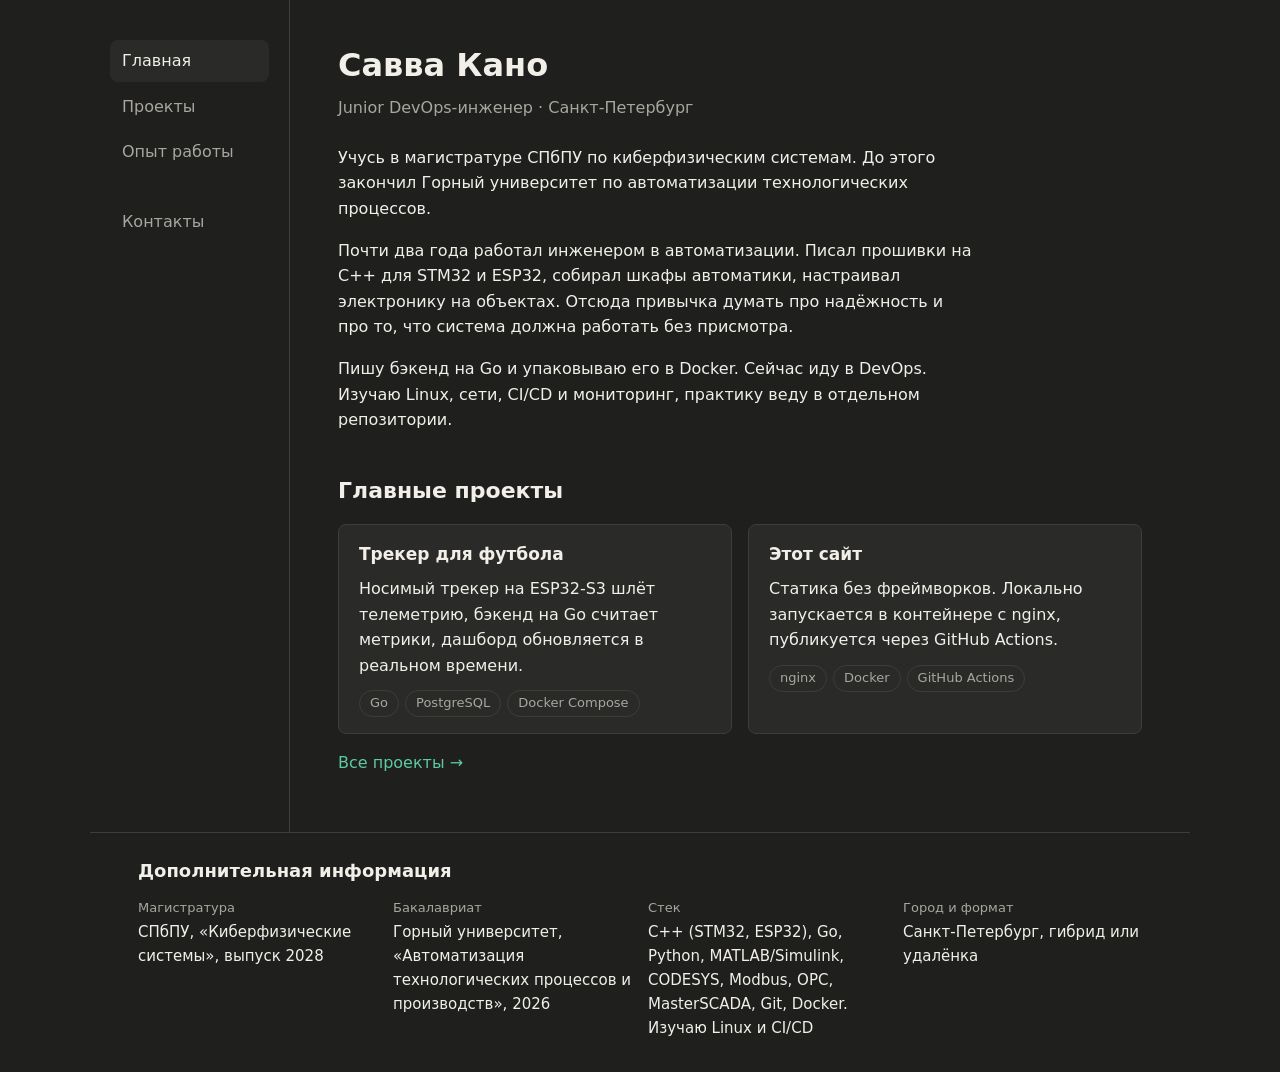
==== public/index.html @ ec4fe2e2 "initial commit" ====
<!doctype html>
<html lang="ru">
<head>
  <meta charset="utf-8">
  <meta name="viewport" content="width=device-width, initial-scale=1">
  <title>Главная · Савва Кано</title>
  <meta name="description" content="Савва Кано, junior DevOps-инженер из Санкт-Петербурга. Проекты, опыт и контакты.">
  <link rel="stylesheet" href="css/style.css">
</head>
<body>
  <div class="layout">
    <aside class="sidebar">
      <nav>
        <a href="index.html" aria-current="page">Главная</a>
        <a href="projects.html">Проекты</a>
        <a href="experience.html">Опыт работы</a>
        <a href="contacts.html" class="nav-gap">Контакты</a>
      </nav>
    </aside>

    <main>
      <h1>Савва Кано</h1>
      <p class="subtitle">Junior DevOps-инженер · Санкт-Петербург</p>
      <p class="lead">Учусь в магистратуре СПбПУ по киберфизическим системам. До этого закончил Горный университет по автоматизации технологических процессов.</p>
      <p class="lead">Почти два года работал инженером в автоматизации. Писал прошивки на C++ для STM32 и ESP32, собирал шкафы автоматики, настраивал электронику на объектах. Отсюда привычка думать про надёжность и про то, что система должна работать без присмотра.</p>
      <p class="lead">Пишу бэкенд на Go и упаковываю его в Docker. Сейчас иду в DevOps. Изучаю Linux, сети, CI/CD и мониторинг, практику веду в отдельном репозитории.</p>

      <h2>Главные проекты</h2>
      <div class="cards">
        <article class="card">
          <h3>Трекер для футбола</h3>
          <p>Носимый трекер на ESP32-S3 шлёт телеметрию, бэкенд на Go считает метрики, дашборд обновляется в реальном времени.</p>
          <ul class="tags"><li>Go</li><li>PostgreSQL</li><li>Docker Compose</li></ul>
        </article>
        <article class="card">
          <h3>Этот сайт</h3>
          <p>Статика без фреймворков. Локально запускается в контейнере с nginx, публикуется через GitHub Actions.</p>
          <ul class="tags"><li>nginx</li><li>Docker</li><li>GitHub Actions</li></ul>
        </article>
      </div>
      <p><a href="projects.html">Все проекты →</a></p>
    </main>

    <footer class="site-footer">
      <h2>Дополнительная информация</h2>
      <dl class="info">
        <div>
          <dt>Магистратура</dt>
          <dd>СПбПУ, «Киберфизические системы», выпуск 2028</dd>
        </div>
        <div>
          <dt>Бакалавриат</dt>
          <dd>Горный университет, «Автоматизация технологических процессов и производств», 2026</dd>
        </div>
        <div>
          <dt>Стек</dt>
          <dd>C++ (STM32, ESP32), Go, Python, MATLAB/Simulink, CODESYS, Modbus, OPC, MasterSCADA, Git, Docker. Изучаю Linux и CI/CD</dd>
        </div>
        <div>
          <dt>Город и формат</dt>
          <dd>Санкт-Петербург, гибрид или удалёнка</dd>
        </div>
      </dl>
    </footer>
  </div>
</body>
</html>
---- public/css/style.css ----
:root {
  --bg: #1f1f1e;
  --surface: #2a2a28;
  --border: #3d3d3a;
  --text: #f1efe8;
  --muted: #a8a69e;
  --accent: #5dcaa5;
  --radius: 8px;
  --sidebar: 200px;
}

* {
  box-sizing: border-box;
}

html {
  color-scheme: dark;
}

body {
  margin: 0;
  background: var(--bg);
  color: var(--text);
  font-family: "Inter", system-ui, -apple-system, "Segoe UI", sans-serif;
  font-size: 16px;
  line-height: 1.6;
}

a {
  color: var(--accent);
  text-decoration: none;
}

a:hover {
  text-decoration: underline;
}

.layout {
  display: grid;
  grid-template-columns: var(--sidebar) minmax(0, 1fr);
  grid-template-rows: 1fr auto;
  min-height: 100vh;
  max-width: 1100px;
  margin: 0 auto;
}

.sidebar {
  border-right: 1px solid var(--border);
  padding: 40px 20px;
}

.sidebar nav {
  position: sticky;
  top: 40px;
  display: flex;
  flex-direction: column;
  gap: 4px;
}

.sidebar a {
  color: var(--muted);
  padding: 8px 12px;
  border-radius: var(--radius);
}

.sidebar a:hover {
  color: var(--text);
  background: var(--surface);
  text-decoration: none;
}

.sidebar a[aria-current="page"] {
  color: var(--text);
  background: var(--surface);
}

.sidebar .nav-gap {
  margin-top: 24px;
}

main {
  padding: 40px 48px;
}

h1 {
  font-size: 32px;
  font-weight: 600;
  margin: 0;
}

h2 {
  font-size: 22px;
  font-weight: 600;
  margin: 40px 0 16px;
}

h3 {
  font-size: 17px;
  font-weight: 600;
  margin: 0;
}

.subtitle {
  color: var(--muted);
  margin: 4px 0 24px;
}

.lead {
  max-width: 640px;
}

.muted {
  color: var(--muted);
}

.cards {
  display: grid;
  grid-template-columns: repeat(auto-fill, minmax(260px, 1fr));
  gap: 16px;
}

.card {
  background: var(--surface);
  border: 1px solid var(--border);
  border-radius: var(--radius);
  padding: 16px 20px;
}

.card p {
  margin: 8px 0;
}

.tags {
  display: flex;
  flex-wrap: wrap;
  gap: 6px;
  margin: 12px 0 0;
  padding: 0;
  list-style: none;
}

.tags li {
  font-size: 13px;
  color: var(--muted);
  border: 1px solid var(--border);
  border-radius: 999px;
  padding: 2px 10px;
}

.timeline {
  list-style: none;
  margin: 0;
  padding: 0;
  border-left: 2px solid var(--border);
}

.timeline li {
  position: relative;
  padding: 0 0 28px 24px;
}

.timeline li::before {
  content: "";
  position: absolute;
  left: -7px;
  top: 6px;
  width: 12px;
  height: 12px;
  border-radius: 50%;
  background: var(--bg);
  border: 2px solid var(--accent);
}

.timeline .period {
  font-size: 14px;
  color: var(--muted);
}

.timeline p {
  margin: 4px 0;
}

.contacts {
  list-style: none;
  padding: 0;
  margin: 0;
  display: grid;
  gap: 12px;
  max-width: 480px;
}

.contacts li {
  display: flex;
  justify-content: space-between;
  gap: 16px;
  background: var(--surface);
  border: 1px solid var(--border);
  border-radius: var(--radius);
  padding: 12px 16px;
}

.contacts span {
  color: var(--muted);
}

.site-footer {
  grid-column: 1 / -1;
  border-top: 1px solid var(--border);
  padding: 24px 48px 32px;
}

.site-footer h2 {
  margin: 0 0 12px;
  font-size: 18px;
}

.info {
  display: grid;
  grid-template-columns: repeat(auto-fit, minmax(200px, 1fr));
  gap: 16px;
  margin: 0;
}

.info dt {
  font-size: 13px;
  color: var(--muted);
}

.info dd {
  margin: 2px 0 0;
  font-size: 15px;
}

@media (max-width: 720px) {
  .layout {
    grid-template-columns: 1fr;
    grid-template-rows: auto 1fr auto;
  }

  .sidebar {
    border-right: none;
    border-bottom: 1px solid var(--border);
    padding: 12px 16px;
  }

  .sidebar nav {
    position: static;
    flex-direction: row;
    flex-wrap: wrap;
  }

  .sidebar .nav-gap {
    margin-top: 0;
  }

  main {
    padding: 24px 16px;
  }

  .site-footer {
    padding: 20px 16px 28px;
  }

  h1 {
    font-size: 26px;
  }
}
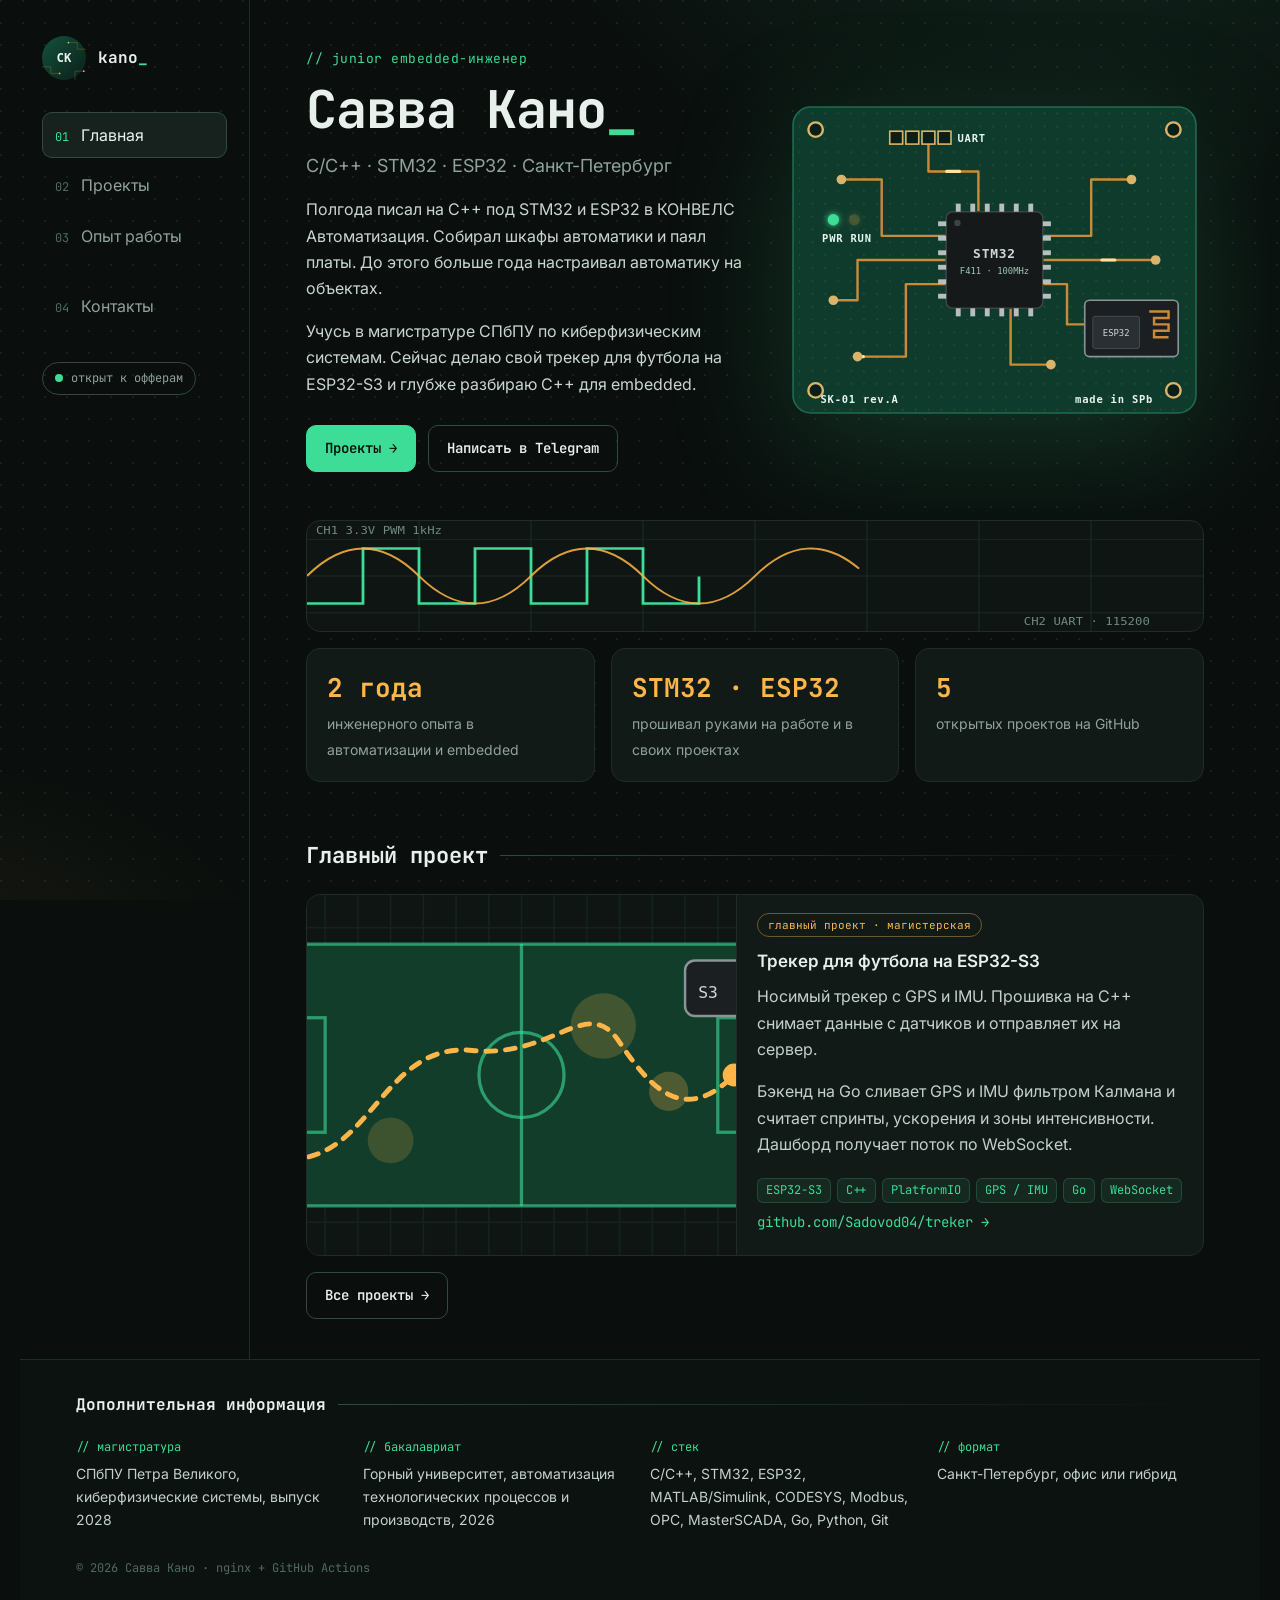
==== commit f1a2379c: "Redesign site for embedded roles with board illustrations" ====
--- a/public/index.html
+++ b/public/index.html
@@ -4,63 +4,93 @@
   <meta charset="utf-8">
   <meta name="viewport" content="width=device-width, initial-scale=1">
   <title>Главная · Савва Кано</title>
-  <meta name="description" content="Савва Кано, junior DevOps-инженер из Санкт-Петербурга. Проекты, опыт и контакты.">
+  <meta name="description" content="Савва Кано, junior embedded-инженер из Санкт-Петербурга. C/C++, STM32, ESP32, автоматизация.">
+  <meta name="theme-color" content="#0a0f0d">
+  <link rel="icon" href="img/avatar.svg" type="image/svg+xml">
+  <link rel="preconnect" href="https://fonts.googleapis.com">
+  <link rel="preconnect" href="https://fonts.gstatic.com" crossorigin>
+  <link rel="stylesheet" href="https://fonts.googleapis.com/css2?family=Inter:wght@400;500;600&family=JetBrains+Mono:wght@400;600;700&display=swap&subset=cyrillic">
   <link rel="stylesheet" href="css/style.css">
 </head>
 <body>
   <div class="layout">
     <aside class="sidebar">
-      <nav>
-        <a href="index.html" aria-current="page">Главная</a>
-        <a href="projects.html">Проекты</a>
-        <a href="experience.html">Опыт работы</a>
-        <a href="contacts.html" class="nav-gap">Контакты</a>
-      </nav>
+      <div class="sidebar-inner">
+        <a class="logo" href="index.html"><img src="img/avatar.svg" alt="" width="44" height="44"><span>kano<span class="cursor">_</span></span></a>
+        <nav>
+          <a href="index.html" aria-current="page"><span class="num">01</span>Главная</a>
+          <a href="projects.html"><span class="num">02</span>Проекты</a>
+          <a href="experience.html"><span class="num">03</span>Опыт работы</a>
+          <a href="contacts.html" class="nav-gap"><span class="num">04</span>Контакты</a>
+        </nav>
+        <p class="status"><span class="dot"></span>открыт к офферам</p>
+      </div>
     </aside>
 
     <main>
-      <h1>Савва Кано</h1>
-      <p class="subtitle">Junior DevOps-инженер · Санкт-Петербург</p>
-      <p class="lead">Учусь в магистратуре СПбПУ по киберфизическим системам. До этого закончил Горный университет по автоматизации технологических процессов.</p>
-      <p class="lead">Почти два года работал инженером в автоматизации. Писал прошивки на C++ для STM32 и ESP32, собирал шкафы автоматики, настраивал электронику на объектах. Отсюда привычка думать про надёжность и про то, что система должна работать без присмотра.</p>
-      <p class="lead">Пишу бэкенд на Go и упаковываю его в Docker. Сейчас иду в DevOps. Изучаю Linux, сети, CI/CD и мониторинг, практику веду в отдельном репозитории.</p>
+      <section class="hero">
+        <div class="reveal">
+          <p class="eyebrow">// junior embedded-инженер</p>
+          <h1>Савва Кано<span class="accent">_</span></h1>
+          <p class="subtitle">C/C++ · STM32 · ESP32 · Санкт-Петербург</p>
+          <p class="lead">Полгода писал на C++ под STM32 и ESP32 в КОНВЕЛС Автоматизация. Собирал шкафы автоматики и паял платы. До этого больше года настраивал автоматику на объектах.</p>
+          <p class="lead">Учусь в магистратуре СПбПУ по киберфизическим системам. Сейчас делаю свой трекер для футбола на ESP32-S3 и глубже разбираю C++ для embedded.</p>
+          <div class="actions">
+            <a class="btn btn-primary" href="projects.html">Проекты →</a>
+            <a class="btn" href="https://t.me/saaaadoooo">Написать в Telegram</a>
+          </div>
+        </div>
+        <div class="hero-art reveal">
+          <img src="img/hero-board.svg" alt="Иллюстрация печатной платы с микроконтроллером STM32 и модулем ESP32" width="520" height="400">
+        </div>
+      </section>
 
-      <h2>Главные проекты</h2>
+      <div class="scope reveal"><img src="img/scope.svg" alt="" aria-hidden="true"></div>
+
+      <div class="stats">
+        <div class="stat reveal"><b>2 года</b><span>инженерного опыта в автоматизации и embedded</span></div>
+        <div class="stat reveal"><b>STM32 · ESP32</b><span>прошивал руками на работе и в своих проектах</span></div>
+        <div class="stat reveal"><b>5</b><span>открытых проектов на GitHub</span></div>
+      </div>
+
+      <h2>Главный проект</h2>
       <div class="cards">
-        <article class="card">
-          <h3>Трекер для футбола</h3>
-          <p>Носимый трекер на ESP32-S3 шлёт телеметрию, бэкенд на Go считает метрики, дашборд обновляется в реальном времени.</p>
-          <ul class="tags"><li>Go</li><li>PostgreSQL</li><li>Docker Compose</li></ul>
-        </article>
-        <article class="card">
-          <h3>Этот сайт</h3>
-          <p>Статика без фреймворков. Локально запускается в контейнере с nginx, публикуется через GitHub Actions.</p>
-          <ul class="tags"><li>nginx</li><li>Docker</li><li>GitHub Actions</li></ul>
+        <article class="card featured reveal">
+          <img class="cover" src="img/cover-tracker.svg" alt="Схема футбольного поля с треком игрока" loading="lazy">
+          <div class="card-body">
+            <span class="badge">главный проект · магистерская</span>
+            <h3>Трекер для футбола на ESP32-S3</h3>
+            <p>Носимый трекер с GPS и IMU. Прошивка на C++ снимает данные с датчиков и отправляет их на сервер.</p>
+            <p>Бэкенд на Go сливает GPS и IMU фильтром Калмана и считает спринты, ускорения и зоны интенсивности. Дашборд получает поток по WebSocket.</p>
+            <ul class="tags"><li>ESP32-S3</li><li>C++</li><li>PlatformIO</li><li>GPS / IMU</li><li>Go</li><li>WebSocket</li></ul>
+            <a class="link" href="https://github.com/Sadovod04/treker">github.com/Sadovod04/treker →</a>
+          </div>
         </article>
       </div>
-      <p><a href="projects.html">Все проекты →</a></p>
+      <p><a class="btn" href="projects.html">Все проекты →</a></p>
     </main>
 
     <footer class="site-footer">
       <h2>Дополнительная информация</h2>
       <dl class="info">
         <div>
-          <dt>Магистратура</dt>
-          <dd>СПбПУ, «Киберфизические системы», выпуск 2028</dd>
+          <dt>// магистратура</dt>
+          <dd>СПбПУ Петра Великого, киберфизические системы, выпуск 2028</dd>
         </div>
         <div>
-          <dt>Бакалавриат</dt>
-          <dd>Горный университет, «Автоматизация технологических процессов и производств», 2026</dd>
+          <dt>// бакалавриат</dt>
+          <dd>Горный университет, автоматизация технологических процессов и производств, 2026</dd>
         </div>
         <div>
-          <dt>Стек</dt>
-          <dd>C++ (STM32, ESP32), Go, Python, MATLAB/Simulink, CODESYS, Modbus, OPC, MasterSCADA, Git, Docker. Изучаю Linux и CI/CD</dd>
+          <dt>// стек</dt>
+          <dd>C/C++, STM32, ESP32, MATLAB/Simulink, CODESYS, Modbus, OPC, MasterSCADA, Go, Python, Git</dd>
         </div>
         <div>
-          <dt>Город и формат</dt>
-          <dd>Санкт-Петербург, гибрид или удалёнка</dd>
+          <dt>// формат</dt>
+          <dd>Санкт-Петербург, офис или гибрид</dd>
         </div>
       </dl>
+      <p class="copyright">© 2026 Савва Кано · nginx + GitHub Actions</p>
     </footer>
   </div>
 </body>
--- a/public/css/style.css
+++ b/public/css/style.css
@@ -1,12 +1,18 @@
 :root {
-  --bg: #1f1f1e;
-  --surface: #2a2a28;
-  --border: #3d3d3a;
-  --text: #f1efe8;
-  --muted: #a8a69e;
-  --accent: #5dcaa5;
-  --radius: 8px;
-  --sidebar: 200px;
+  --bg: #0a0f0d;
+  --bg-2: #0e1513;
+  --surface: #121a17;
+  --surface-2: #17221e;
+  --border: #1f2c27;
+  --border-strong: #2f4a40;
+  --text: #e8f0ec;
+  --muted: #8fa39a;
+  --led: #3ddc97;
+  --copper: #ffb547;
+  --radius: 14px;
+  --sidebar: 230px;
+  --mono: "JetBrains Mono", ui-monospace, "SFMono-Regular", Menlo, monospace;
+  --sans: "Inter", system-ui, -apple-system, "Segoe UI", sans-serif;
 }
 
 * {
@@ -15,24 +21,41 @@
 
 html {
   color-scheme: dark;
+  scroll-behavior: smooth;
 }
 
 body {
   margin: 0;
-  background: var(--bg);
+  background:
+    radial-gradient(900px 500px at 85% -10%, rgba(61, 220, 151, 0.10), transparent 60%),
+    radial-gradient(700px 400px at -10% 110%, rgba(255, 181, 71, 0.07), transparent 60%),
+    radial-gradient(circle at 1px 1px, #16211d 1px, transparent 0) 0 0 / 22px 22px,
+    var(--bg);
+  background-attachment: fixed;
   color: var(--text);
-  font-family: "Inter", system-ui, -apple-system, "Segoe UI", sans-serif;
+  font-family: var(--sans);
   font-size: 16px;
-  line-height: 1.6;
+  line-height: 1.65;
+}
+
+::selection {
+  background: var(--led);
+  color: #04130c;
 }
 
 a {
-  color: var(--accent);
+  color: var(--led);
   text-decoration: none;
 }
 
 a:hover {
   text-decoration: underline;
+  text-underline-offset: 3px;
+}
+
+img {
+  display: block;
+  max-width: 100%;
 }
 
 .layout {
@@ -40,58 +63,149 @@
   grid-template-columns: var(--sidebar) minmax(0, 1fr);
   grid-template-rows: 1fr auto;
   min-height: 100vh;
-  max-width: 1100px;
+  max-width: 1240px;
   margin: 0 auto;
 }
 
 .sidebar {
   border-right: 1px solid var(--border);
-  padding: 40px 20px;
+  padding: 36px 22px;
+}
+
+.sidebar-inner {
+  position: sticky;
+  top: 36px;
+}
+
+.logo {
+  display: flex;
+  align-items: center;
+  gap: 12px;
+  margin-bottom: 32px;
+  color: var(--text);
+  font-family: var(--mono);
+  font-weight: 700;
+}
+
+.logo:hover {
+  text-decoration: none;
+}
+
+.logo img {
+  width: 44px;
+  height: 44px;
+}
+
+.logo .cursor {
+  color: var(--led);
+  animation: blink 1.1s steps(1) infinite;
 }
 
 .sidebar nav {
-  position: sticky;
-  top: 40px;
   display: flex;
   flex-direction: column;
   gap: 4px;
 }
 
-.sidebar a {
+.sidebar nav a {
+  display: flex;
+  gap: 12px;
+  align-items: baseline;
   color: var(--muted);
-  padding: 8px 12px;
-  border-radius: var(--radius);
-}
-
-.sidebar a:hover {
+  padding: 9px 12px;
+  border-radius: 10px;
+  border: 1px solid transparent;
+  transition: color 0.15s, background 0.15s, border-color 0.15s;
+}
+
+.sidebar nav a .num {
+  font-family: var(--mono);
+  font-size: 12px;
+  color: #4f6a5f;
+}
+
+.sidebar nav a:hover {
   color: var(--text);
   background: var(--surface);
   text-decoration: none;
 }
 
-.sidebar a[aria-current="page"] {
+.sidebar nav a[aria-current="page"] {
   color: var(--text);
-  background: var(--surface);
+  background: var(--surface-2);
+  border-color: var(--border-strong);
+}
+
+.sidebar nav a[aria-current="page"] .num {
+  color: var(--led);
 }
 
 .sidebar .nav-gap {
-  margin-top: 24px;
+  margin-top: 20px;
+}
+
+.status {
+  display: inline-flex;
+  align-items: center;
+  gap: 8px;
+  margin-top: 32px;
+  padding: 6px 12px;
+  border: 1px solid var(--border-strong);
+  border-radius: 999px;
+  font-family: var(--mono);
+  font-size: 12px;
+  color: var(--muted);
+}
+
+.dot {
+  width: 8px;
+  height: 8px;
+  border-radius: 50%;
+  background: var(--led);
+  box-shadow: 0 0 0 0 rgba(61, 220, 151, 0.6);
+  animation: pulse 2s infinite;
 }
 
 main {
-  padding: 40px 48px;
+  padding: 48px 56px 24px;
+}
+
+.eyebrow {
+  font-family: var(--mono);
+  font-size: 13px;
+  color: var(--led);
+  letter-spacing: 0.04em;
+  margin: 0 0 12px;
 }
 
 h1 {
-  font-size: 32px;
-  font-weight: 600;
+  font-family: var(--mono);
+  font-size: clamp(34px, 5vw, 52px);
+  line-height: 1.1;
+  font-weight: 700;
+  letter-spacing: -0.02em;
   margin: 0;
 }
 
+h1 .accent {
+  color: var(--led);
+}
+
 h2 {
+  font-family: var(--mono);
   font-size: 22px;
-  font-weight: 600;
-  margin: 40px 0 16px;
+  font-weight: 700;
+  margin: 56px 0 20px;
+  display: flex;
+  align-items: center;
+  gap: 12px;
+}
+
+h2::after {
+  content: "";
+  flex: 1;
+  height: 1px;
+  background: linear-gradient(90deg, var(--border-strong), transparent);
 }
 
 h3 {
@@ -102,32 +216,177 @@
 
 .subtitle {
   color: var(--muted);
-  margin: 4px 0 24px;
+  font-size: 18px;
+  margin: 12px 0 0;
 }
 
 .lead {
-  max-width: 640px;
-}
-
-.muted {
-  color: var(--muted);
-}
-
-.cards {
+  max-width: 620px;
+  color: #c9d6d0;
+}
+
+.hero {
   display: grid;
-  grid-template-columns: repeat(auto-fill, minmax(260px, 1fr));
+  grid-template-columns: minmax(0, 1.05fr) minmax(0, 1fr);
+  gap: 40px;
+  align-items: center;
+}
+
+.hero-art {
+  position: relative;
+}
+
+.hero-art img {
+  width: 100%;
+  filter: drop-shadow(0 30px 60px rgba(61, 220, 151, 0.18));
+  animation: float 7s ease-in-out infinite;
+}
+
+.actions {
+  display: flex;
+  flex-wrap: wrap;
+  gap: 12px;
+  margin-top: 28px;
+}
+
+.btn {
+  display: inline-flex;
+  align-items: center;
+  gap: 8px;
+  padding: 11px 18px;
+  border-radius: 10px;
+  font-family: var(--mono);
+  font-size: 14px;
+  font-weight: 600;
+  border: 1px solid var(--border-strong);
+  color: var(--text);
+  transition: transform 0.15s, background 0.15s, border-color 0.15s;
+}
+
+.btn:hover {
+  text-decoration: none;
+  transform: translateY(-2px);
+  border-color: var(--led);
+}
+
+.btn-primary {
+  background: var(--led);
+  border-color: var(--led);
+  color: #04130c;
+}
+
+.btn-primary:hover {
+  background: #5ef0ae;
+}
+
+.scope {
+  margin: 48px 0 0;
+  border: 1px solid var(--border);
+  border-radius: var(--radius);
+  background: var(--bg-2);
+  overflow: hidden;
+}
+
+.scope img {
+  width: 100%;
+  height: 110px;
+}
+
+.stats {
+  display: grid;
+  grid-template-columns: repeat(3, minmax(0, 1fr));
   gap: 16px;
-}
-
-.card {
+  margin-top: 16px;
+}
+
+.stat {
   background: var(--surface);
   border: 1px solid var(--border);
   border-radius: var(--radius);
-  padding: 16px 20px;
-}
-
-.card p {
+  padding: 18px 20px;
+}
+
+.stat b {
+  display: block;
+  font-family: var(--mono);
+  font-size: 26px;
+  color: var(--copper);
+}
+
+.stat span {
+  color: var(--muted);
+  font-size: 14px;
+}
+
+.cards {
+  display: grid;
+  grid-template-columns: repeat(auto-fill, minmax(290px, 1fr));
+  gap: 20px;
+}
+
+.card {
+  display: flex;
+  flex-direction: column;
+  background: var(--surface);
+  border: 1px solid var(--border);
+  border-radius: var(--radius);
+  overflow: hidden;
+  transition: transform 0.2s, border-color 0.2s, box-shadow 0.2s;
+}
+
+.card:hover {
+  transform: translateY(-4px);
+  border-color: var(--border-strong);
+  box-shadow: 0 18px 40px rgba(0, 0, 0, 0.35), 0 0 0 1px rgba(61, 220, 151, 0.08);
+}
+
+.card .cover {
+  aspect-ratio: 400 / 220;
+  width: 100%;
+  object-fit: cover;
+  border-bottom: 1px solid var(--border);
+}
+
+.card-body {
+  display: flex;
+  flex-direction: column;
+  flex: 1;
+  padding: 18px 20px 20px;
+}
+
+.card-body p {
   margin: 8px 0;
+  color: #c3d1ca;
+}
+
+.card-body .link {
+  margin-top: auto;
+  padding-top: 8px;
+  font-family: var(--mono);
+  font-size: 14px;
+}
+
+.card.featured {
+  grid-column: 1 / -1;
+  flex-direction: row;
+}
+
+.card.featured .cover {
+  width: 48%;
+  aspect-ratio: auto;
+  border-bottom: none;
+  border-right: 1px solid var(--border);
+}
+
+.badge {
+  align-self: flex-start;
+  font-family: var(--mono);
+  font-size: 11px;
+  color: var(--copper);
+  border: 1px solid rgba(255, 181, 71, 0.4);
+  border-radius: 999px;
+  padding: 2px 10px;
+  margin-bottom: 10px;
 }
 
 .tags {
@@ -140,98 +399,216 @@
 }
 
 .tags li {
-  font-size: 13px;
-  color: var(--muted);
-  border: 1px solid var(--border);
-  border-radius: 999px;
-  padding: 2px 10px;
+  font-family: var(--mono);
+  font-size: 12px;
+  color: var(--led);
+  background: rgba(61, 220, 151, 0.08);
+  border: 1px solid rgba(61, 220, 151, 0.2);
+  border-radius: 6px;
+  padding: 2px 8px;
 }
 
 .timeline {
   list-style: none;
   margin: 0;
   padding: 0;
-  border-left: 2px solid var(--border);
-}
-
-.timeline li {
   position: relative;
-  padding: 0 0 28px 24px;
-}
-
-.timeline li::before {
+}
+
+.timeline::before {
   content: "";
   position: absolute;
-  left: -7px;
-  top: 6px;
-  width: 12px;
-  height: 12px;
+  left: 11px;
+  top: 8px;
+  bottom: 8px;
+  width: 2px;
+  background: linear-gradient(var(--led), var(--copper), transparent);
+}
+
+.timeline > li {
+  position: relative;
+  padding: 0 0 28px 44px;
+}
+
+.timeline > li::before {
+  content: "";
+  position: absolute;
+  left: 4px;
+  top: 22px;
+  width: 16px;
+  height: 16px;
   border-radius: 50%;
   background: var(--bg);
-  border: 2px solid var(--accent);
-}
-
-.timeline .period {
-  font-size: 14px;
-  color: var(--muted);
-}
-
-.timeline p {
-  margin: 4px 0;
-}
-
-.contacts {
-  list-style: none;
-  padding: 0;
-  margin: 0;
-  display: grid;
-  gap: 12px;
-  max-width: 480px;
-}
-
-.contacts li {
-  display: flex;
-  justify-content: space-between;
-  gap: 16px;
+  border: 3px solid var(--led);
+  box-shadow: 0 0 12px rgba(61, 220, 151, 0.6);
+}
+
+.job {
   background: var(--surface);
   border: 1px solid var(--border);
   border-radius: var(--radius);
-  padding: 12px 16px;
-}
-
-.contacts span {
+  padding: 18px 22px;
+}
+
+.job .period {
+  font-family: var(--mono);
+  font-size: 13px;
+  color: var(--copper);
+  margin: 0 0 4px;
+}
+
+.job ul {
+  margin: 10px 0 0;
+  padding-left: 18px;
+  color: #c3d1ca;
+}
+
+.job li::marker {
+  color: var(--led);
+}
+
+.contacts {
+  display: grid;
+  grid-template-columns: repeat(auto-fit, minmax(220px, 1fr));
+  gap: 16px;
+  max-width: 820px;
+}
+
+.contact {
+  display: flex;
+  flex-direction: column;
+  gap: 6px;
+  background: var(--surface);
+  border: 1px solid var(--border);
+  border-radius: var(--radius);
+  padding: 22px;
+  color: var(--text);
+  transition: transform 0.2s, border-color 0.2s;
+}
+
+.contact:hover {
+  text-decoration: none;
+  transform: translateY(-3px);
+  border-color: var(--led);
+}
+
+.contact .label {
+  font-family: var(--mono);
+  font-size: 12px;
   color: var(--muted);
+}
+
+.contact .value {
+  font-family: var(--mono);
+  font-size: 15px;
+  color: var(--led);
+  word-break: break-all;
+}
+
+.contact svg {
+  width: 28px;
+  height: 28px;
+  color: var(--copper);
+  margin-bottom: 6px;
 }
 
 .site-footer {
   grid-column: 1 / -1;
   border-top: 1px solid var(--border);
-  padding: 24px 48px 32px;
+  padding: 32px 56px 40px;
+  background: rgba(14, 21, 19, 0.6);
 }
 
 .site-footer h2 {
-  margin: 0 0 12px;
-  font-size: 18px;
+  margin: 0 0 20px;
+  font-size: 16px;
 }
 
 .info {
   display: grid;
-  grid-template-columns: repeat(auto-fit, minmax(200px, 1fr));
-  gap: 16px;
+  grid-template-columns: repeat(auto-fit, minmax(220px, 1fr));
+  gap: 20px;
   margin: 0;
 }
 
 .info dt {
-  font-size: 13px;
-  color: var(--muted);
+  font-family: var(--mono);
+  font-size: 12px;
+  color: var(--led);
 }
 
 .info dd {
-  margin: 2px 0 0;
-  font-size: 15px;
-}
-
-@media (max-width: 720px) {
+  margin: 4px 0 0;
+  font-size: 14px;
+  color: #c3d1ca;
+}
+
+.copyright {
+  margin: 28px 0 0;
+  font-family: var(--mono);
+  font-size: 12px;
+  color: #4f6a5f;
+}
+
+.reveal {
+  animation: rise 0.6s ease-out both;
+}
+
+.reveal:nth-child(2) { animation-delay: 0.08s; }
+.reveal:nth-child(3) { animation-delay: 0.16s; }
+.reveal:nth-child(4) { animation-delay: 0.24s; }
+.reveal:nth-child(5) { animation-delay: 0.32s; }
+.reveal:nth-child(6) { animation-delay: 0.40s; }
+
+@keyframes blink {
+  50% { opacity: 0; }
+}
+
+@keyframes pulse {
+  0% { box-shadow: 0 0 0 0 rgba(61, 220, 151, 0.6); }
+  70% { box-shadow: 0 0 0 10px rgba(61, 220, 151, 0); }
+  100% { box-shadow: 0 0 0 0 rgba(61, 220, 151, 0); }
+}
+
+@keyframes float {
+  0%, 100% { transform: translateY(0); }
+  50% { transform: translateY(-10px); }
+}
+
+@keyframes rise {
+  from { opacity: 0; transform: translateY(14px); }
+  to { opacity: 1; transform: none; }
+}
+
+@media (prefers-reduced-motion: reduce) {
+  *, *::before, *::after {
+    animation: none !important;
+    transition: none !important;
+  }
+}
+
+@media (max-width: 980px) {
+  .hero {
+    grid-template-columns: 1fr;
+  }
+
+  .hero-art {
+    max-width: 460px;
+  }
+
+  .card.featured {
+    flex-direction: column;
+  }
+
+  .card.featured .cover {
+    width: 100%;
+    aspect-ratio: 400 / 220;
+    border-right: none;
+    border-bottom: 1px solid var(--border);
+  }
+}
+
+@media (max-width: 760px) {
   .layout {
     grid-template-columns: 1fr;
     grid-template-rows: auto 1fr auto;
@@ -240,13 +617,40 @@
   .sidebar {
     border-right: none;
     border-bottom: 1px solid var(--border);
-    padding: 12px 16px;
+    padding: 14px 16px;
+    position: sticky;
+    top: 0;
+    z-index: 10;
+    background: rgba(10, 15, 13, 0.92);
+    backdrop-filter: blur(8px);
+  }
+
+  .sidebar-inner {
+    position: static;
+  }
+
+  .logo {
+    margin-bottom: 10px;
+  }
+
+  .logo img {
+    width: 32px;
+    height: 32px;
   }
 
   .sidebar nav {
-    position: static;
     flex-direction: row;
     flex-wrap: wrap;
+    gap: 2px;
+  }
+
+  .sidebar nav a {
+    padding: 6px 10px;
+  }
+
+  .sidebar nav a .num,
+  .status {
+    display: none;
   }
 
   .sidebar .nav-gap {
@@ -254,14 +658,14 @@
   }
 
   main {
-    padding: 24px 16px;
+    padding: 28px 16px 16px;
+  }
+
+  .stats {
+    grid-template-columns: 1fr;
   }
 
   .site-footer {
-    padding: 20px 16px 28px;
-  }
-
-  h1 {
-    font-size: 26px;
-  }
-}
+    padding: 24px 16px 32px;
+  }
+}
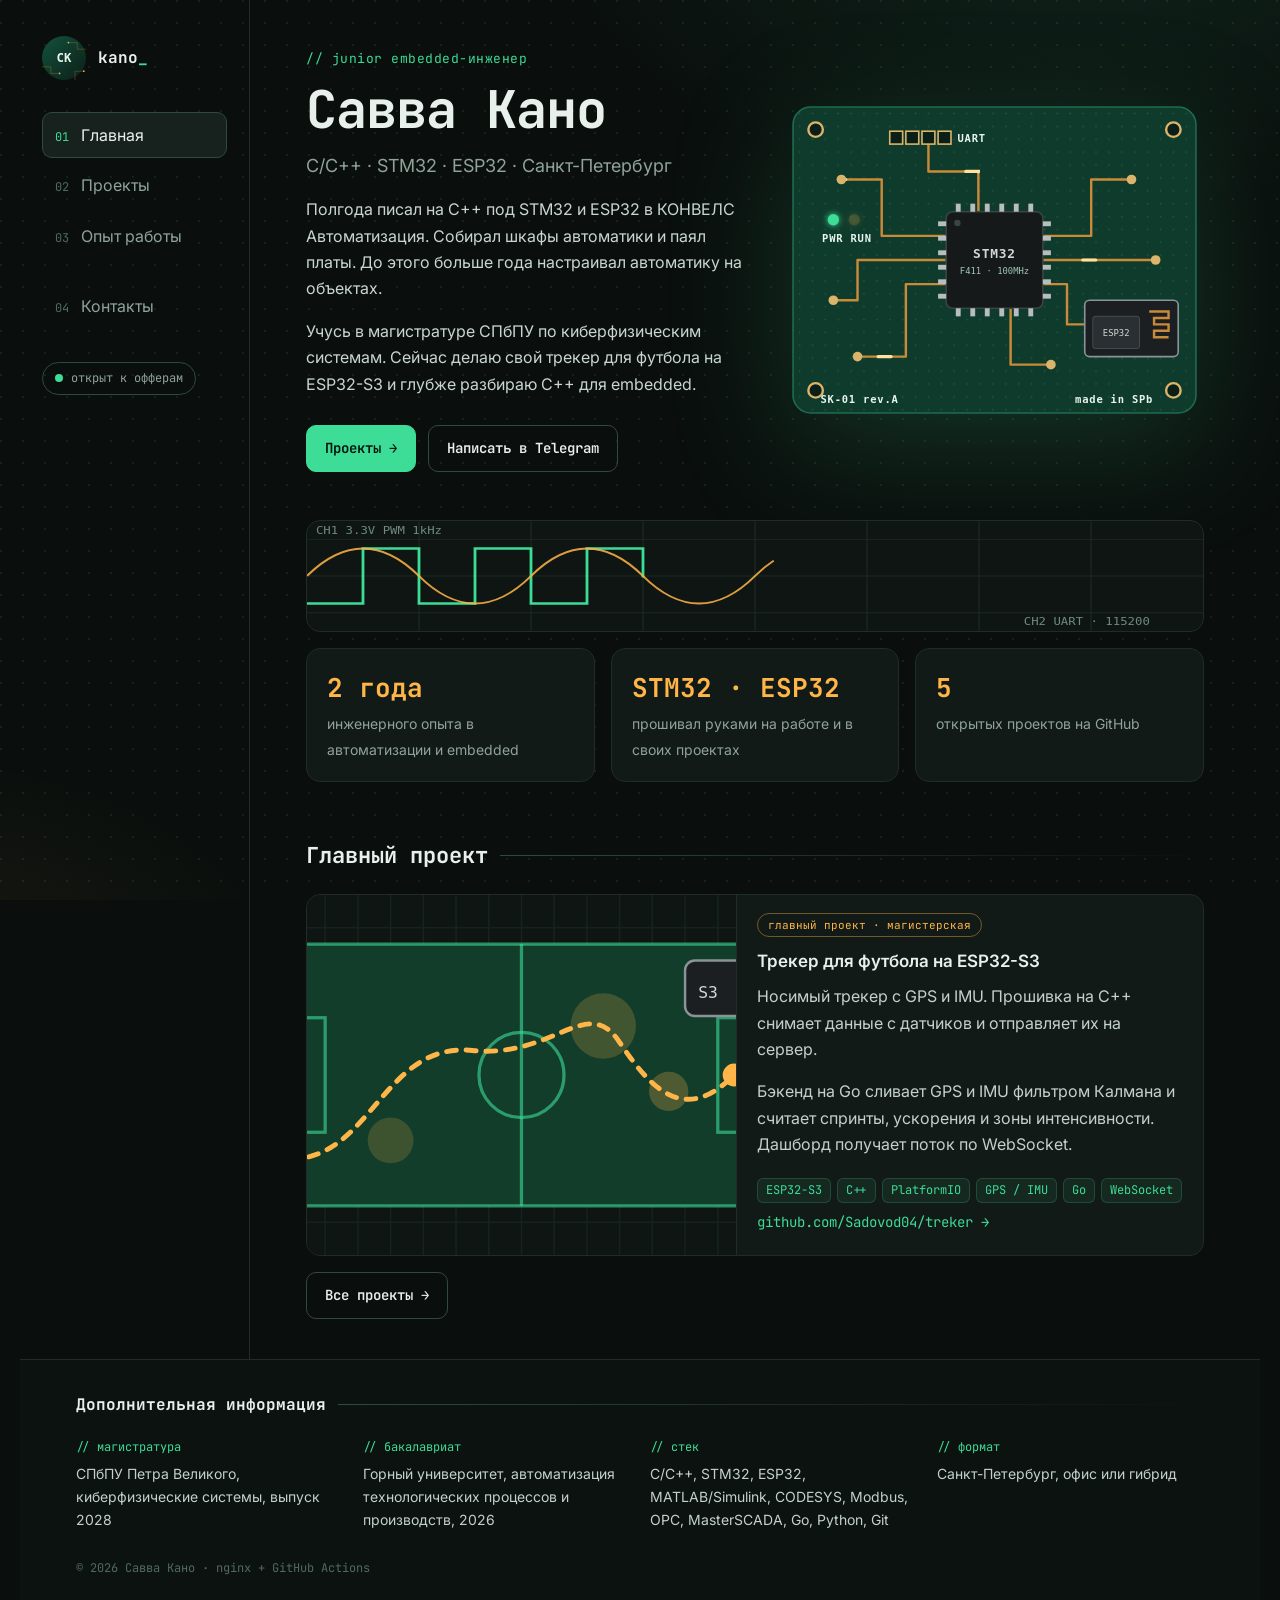
==== commit 4732a231: "Remove cursor after name in hero" ====
--- a/public/index.html
+++ b/public/index.html
@@ -31,7 +31,7 @@
       <section class="hero">
         <div class="reveal">
           <p class="eyebrow">// junior embedded-инженер</p>
-          <h1>Савва Кано<span class="accent">_</span></h1>
+          <h1>Савва Кано</h1>
           <p class="subtitle">C/C++ · STM32 · ESP32 · Санкт-Петербург</p>
           <p class="lead">Полгода писал на C++ под STM32 и ESP32 в КОНВЕЛС Автоматизация. Собирал шкафы автоматики и паял платы. До этого больше года настраивал автоматику на объектах.</p>
           <p class="lead">Учусь в магистратуре СПбПУ по киберфизическим системам. Сейчас делаю свой трекер для футбола на ESP32-S3 и глубже разбираю C++ для embedded.</p>
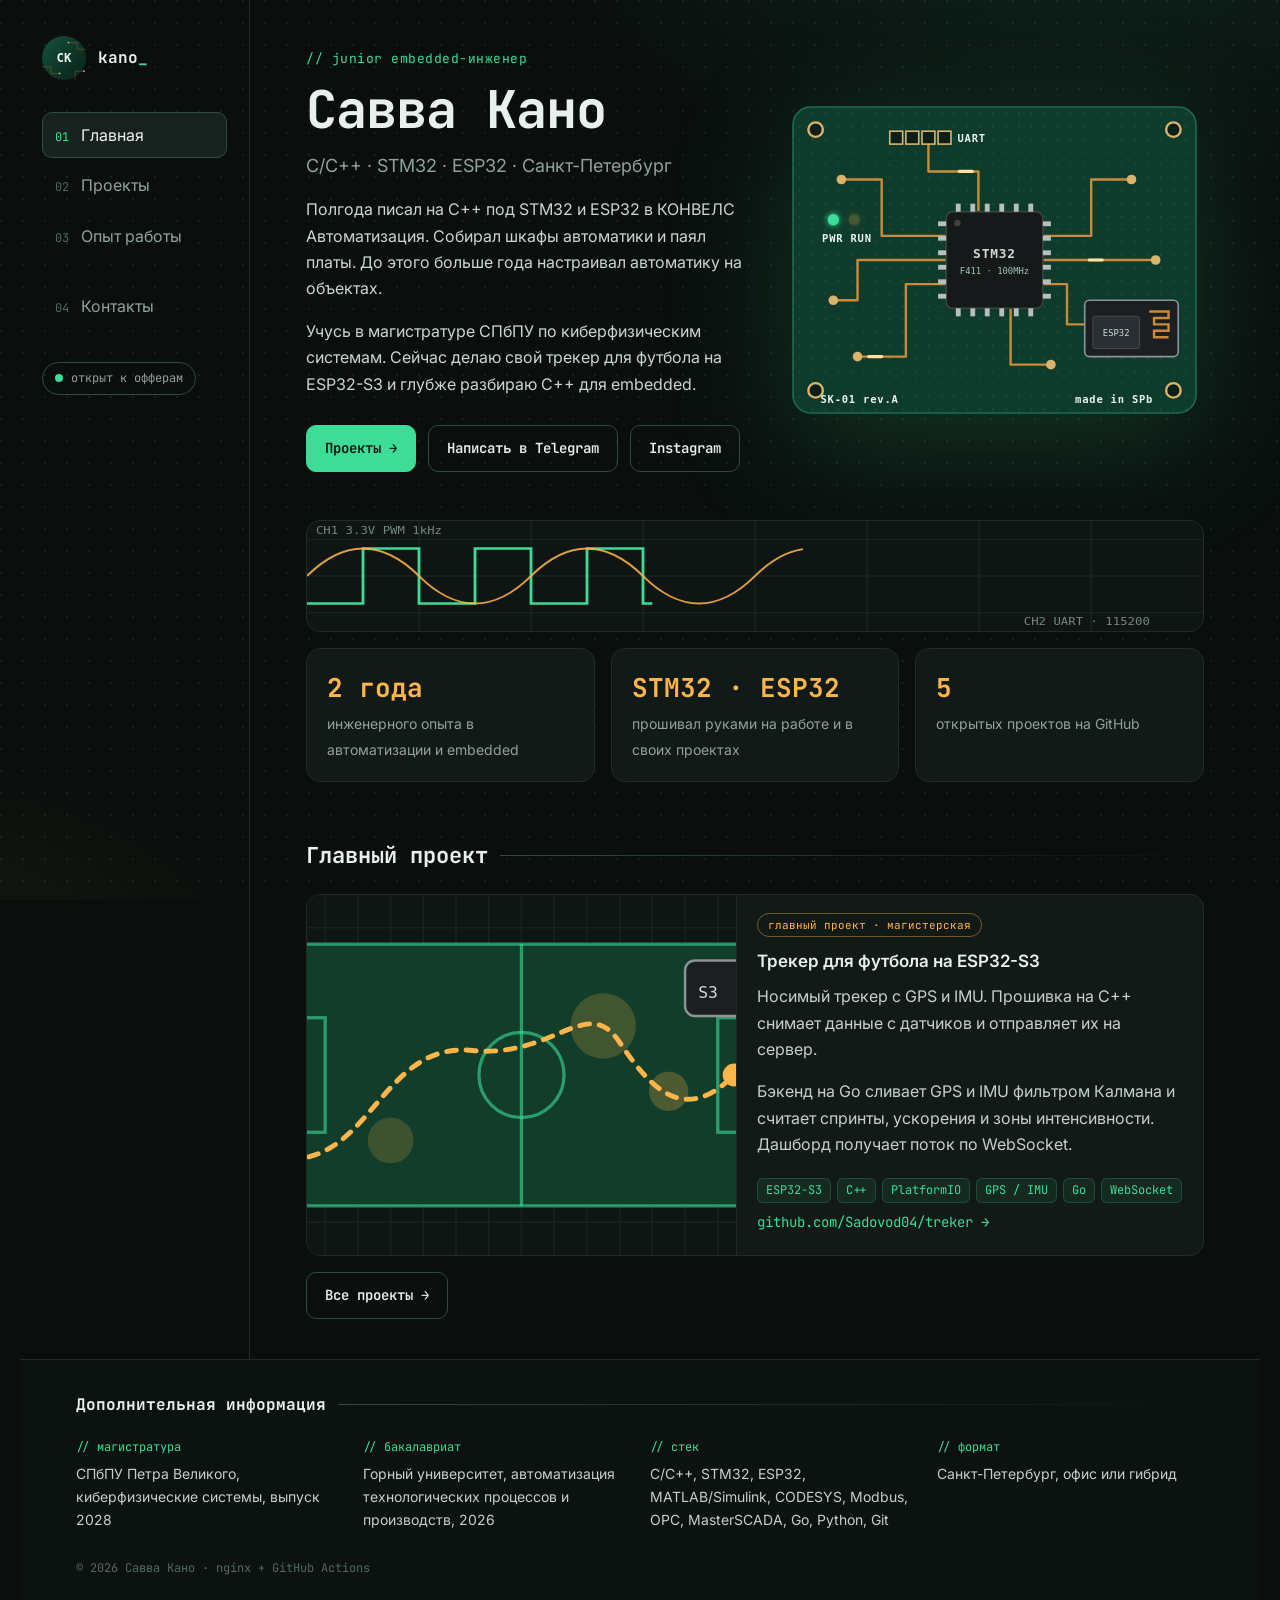
==== commit 641e66ae: "Add Instagram button to hero" ====
--- a/public/index.html
+++ b/public/index.html
@@ -38,6 +38,7 @@
           <div class="actions">
             <a class="btn btn-primary" href="projects.html">Проекты →</a>
             <a class="btn" href="https://t.me/saaaadoooo">Написать в Telegram</a>
+            <a class="btn" href="https://www.instagram.com/sav.sado">Instagram</a>
           </div>
         </div>
         <div class="hero-art reveal">
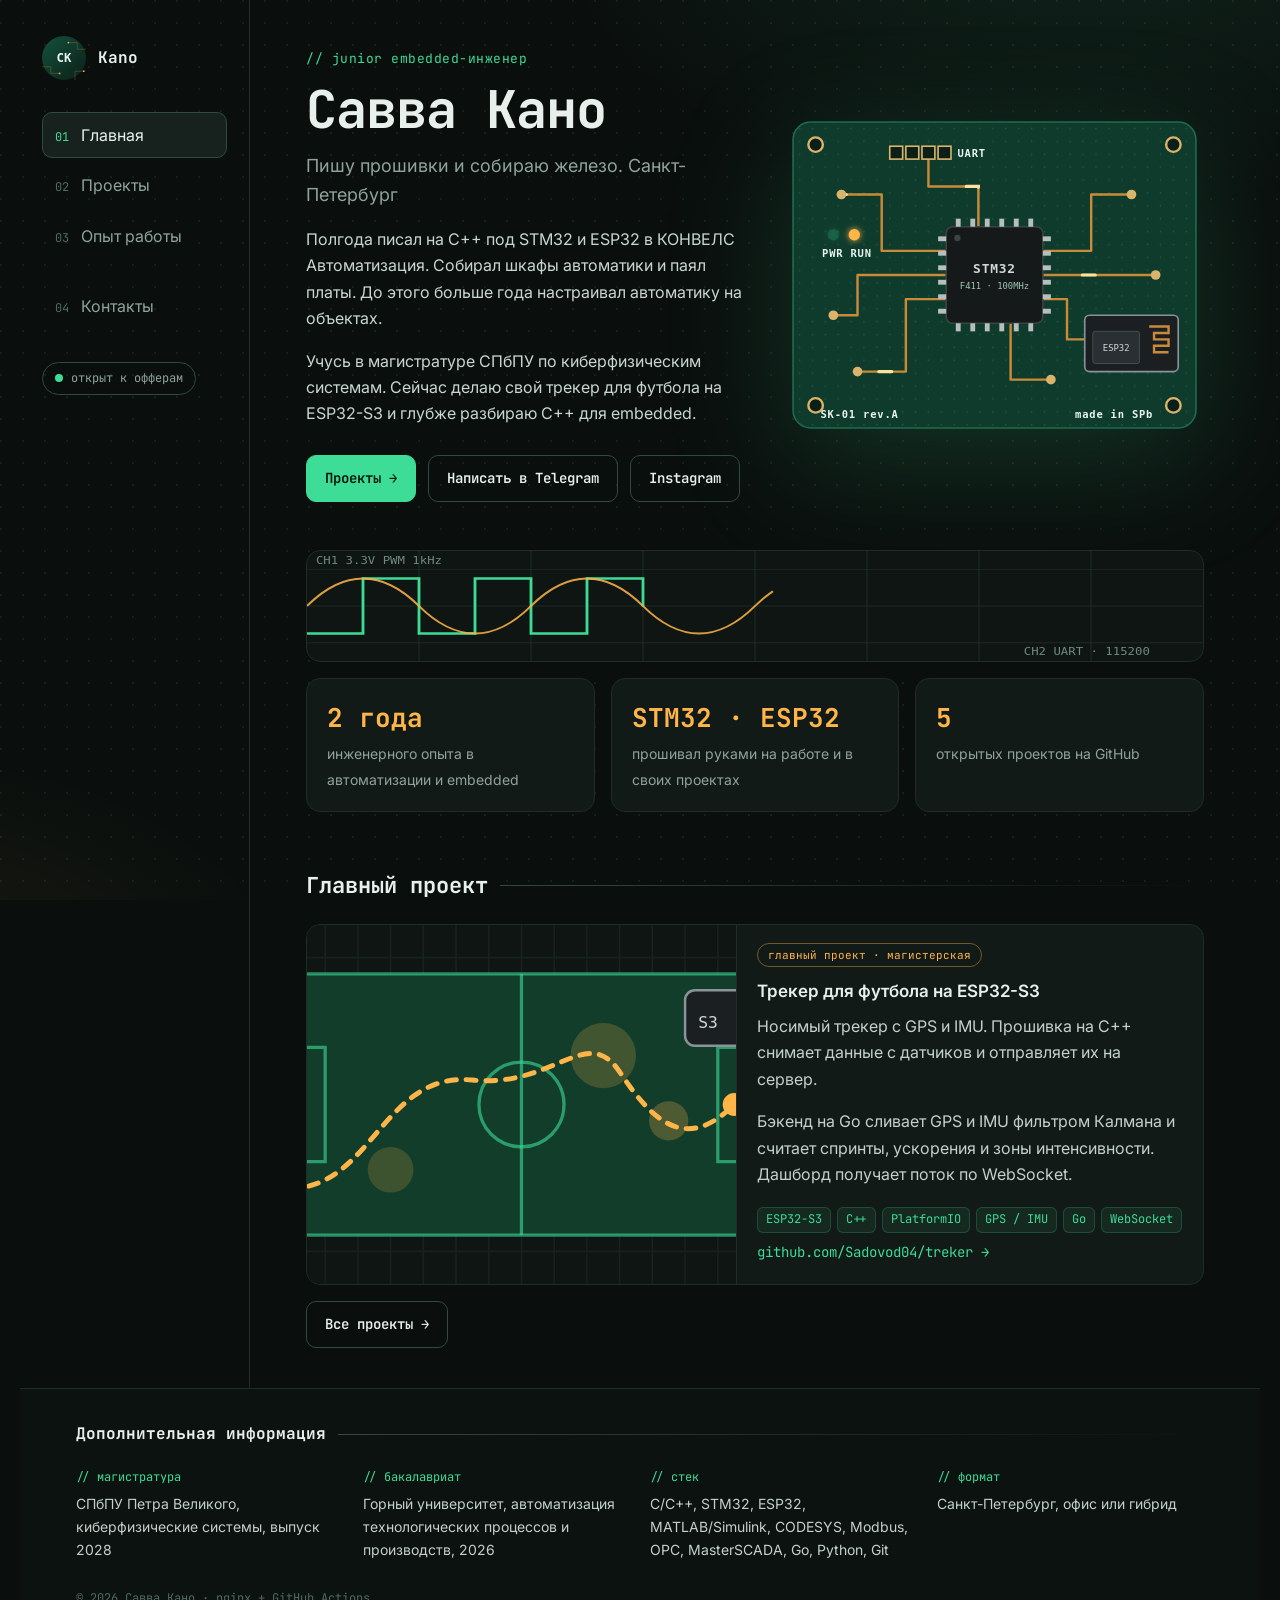
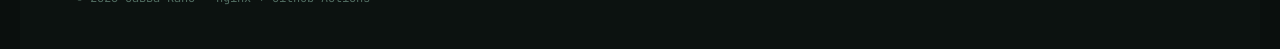
==== commit eaf5b44f: "Simplify logo and hero subtitle" ====
--- a/public/index.html
+++ b/public/index.html
@@ -16,7 +16,7 @@
   <div class="layout">
     <aside class="sidebar">
       <div class="sidebar-inner">
-        <a class="logo" href="index.html"><img src="img/avatar.svg" alt="" width="44" height="44"><span>kano<span class="cursor">_</span></span></a>
+        <a class="logo" href="index.html"><img src="img/avatar.svg" alt="" width="44" height="44"><span>Kano</span></a>
         <nav>
           <a href="index.html" aria-current="page"><span class="num">01</span>Главная</a>
           <a href="projects.html"><span class="num">02</span>Проекты</a>
@@ -32,7 +32,7 @@
         <div class="reveal">
           <p class="eyebrow">// junior embedded-инженер</p>
           <h1>Савва Кано</h1>
-          <p class="subtitle">C/C++ · STM32 · ESP32 · Санкт-Петербург</p>
+          <p class="subtitle">Пишу прошивки и собираю железо. Санкт-Петербург</p>
           <p class="lead">Полгода писал на C++ под STM32 и ESP32 в КОНВЕЛС Автоматизация. Собирал шкафы автоматики и паял платы. До этого больше года настраивал автоматику на объектах.</p>
           <p class="lead">Учусь в магистратуре СПбПУ по киберфизическим системам. Сейчас делаю свой трекер для футбола на ESP32-S3 и глубже разбираю C++ для embedded.</p>
           <div class="actions">
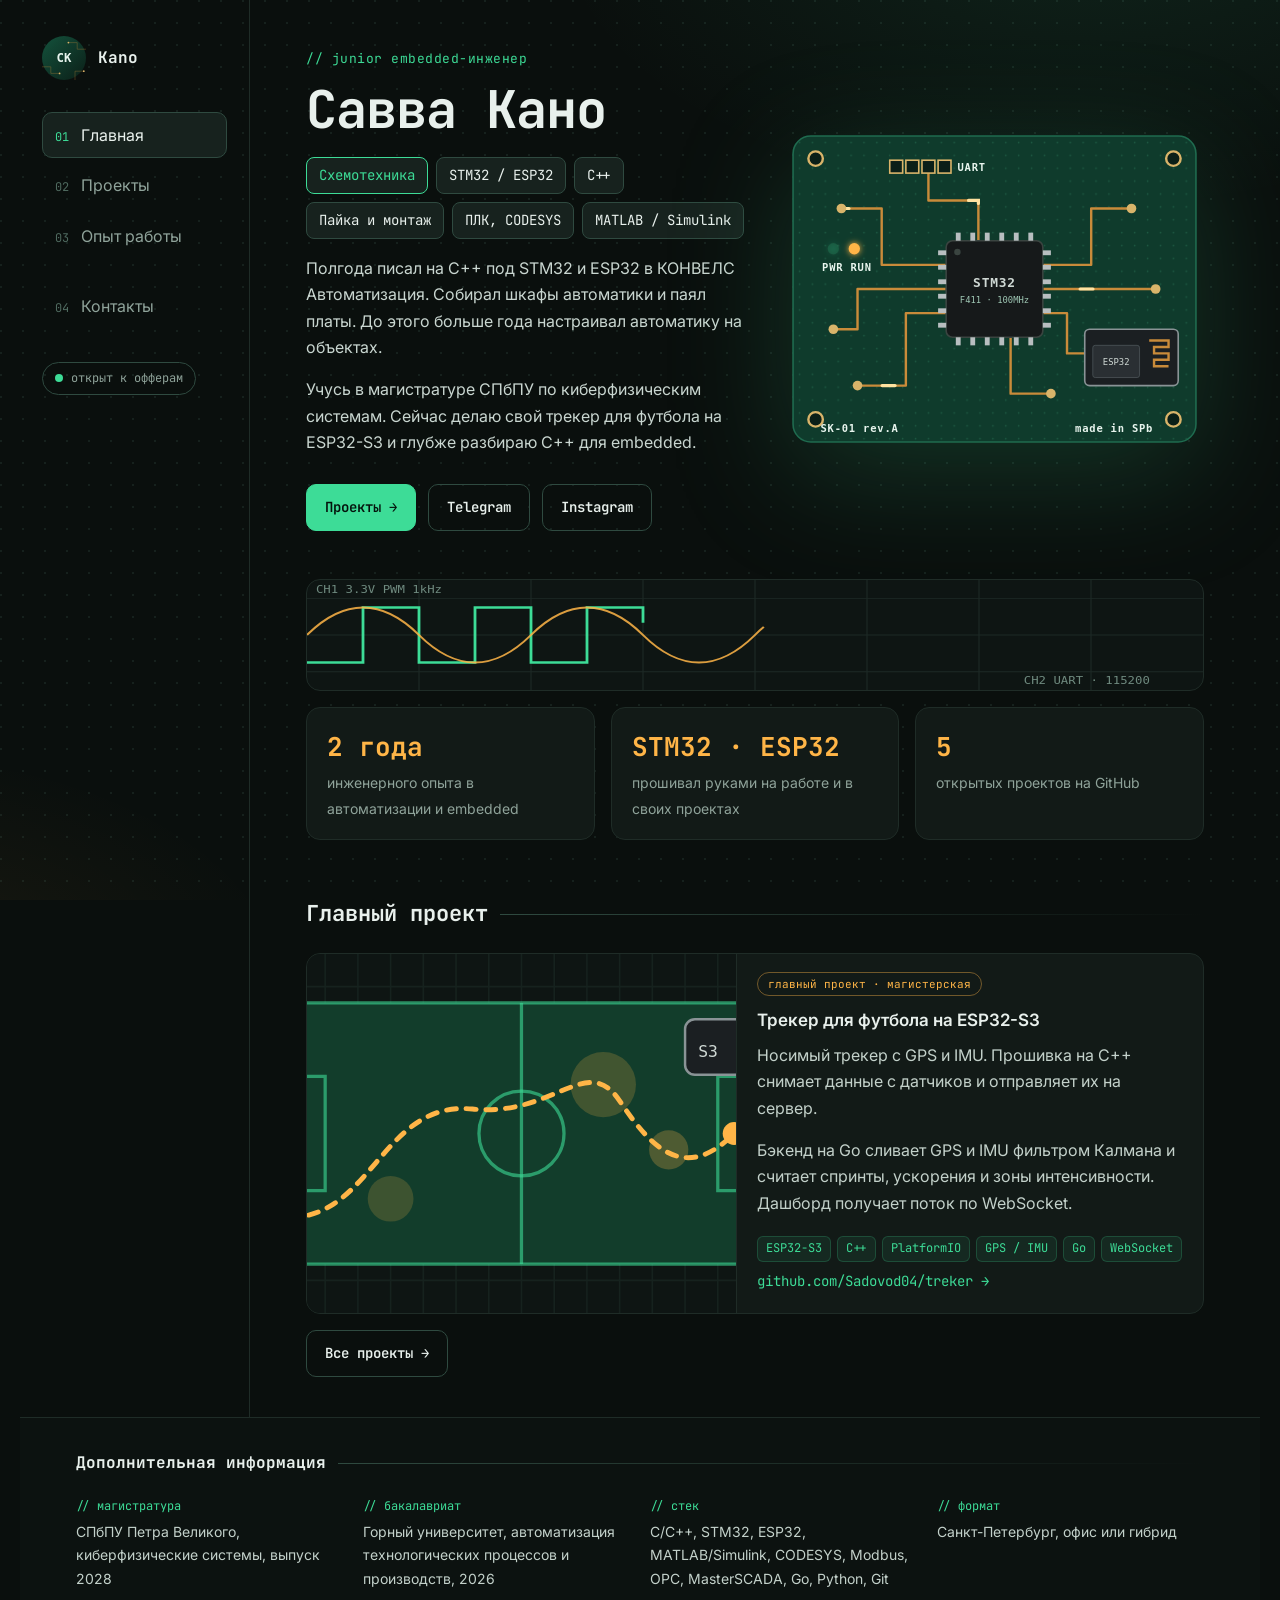
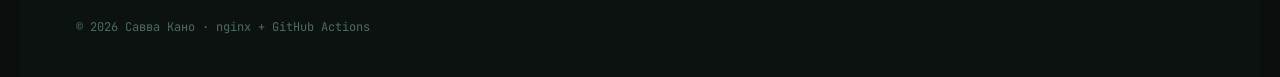
==== commit fd8768de: "Add skill chips to hero and keep contact buttons in one row" ====
--- a/public/index.html
+++ b/public/index.html
@@ -10,7 +10,7 @@
   <link rel="preconnect" href="https://fonts.googleapis.com">
   <link rel="preconnect" href="https://fonts.gstatic.com" crossorigin>
   <link rel="stylesheet" href="https://fonts.googleapis.com/css2?family=Inter:wght@400;500;600&family=JetBrains+Mono:wght@400;600;700&display=swap&subset=cyrillic">
-  <link rel="stylesheet" href="css/style.css">
+  <link rel="stylesheet" href="css/style.css?v=5">
 </head>
 <body>
   <div class="layout">
@@ -32,12 +32,12 @@
         <div class="reveal">
           <p class="eyebrow">// junior embedded-инженер</p>
           <h1>Савва Кано</h1>
-          <p class="subtitle">Пишу прошивки и собираю железо. Санкт-Петербург</p>
+          <ul class="skills"><li>Схемотехника</li><li>STM32 / ESP32</li><li>C++</li><li>Пайка и монтаж</li><li>ПЛК, CODESYS</li><li>MATLAB / Simulink</li></ul>
           <p class="lead">Полгода писал на C++ под STM32 и ESP32 в КОНВЕЛС Автоматизация. Собирал шкафы автоматики и паял платы. До этого больше года настраивал автоматику на объектах.</p>
           <p class="lead">Учусь в магистратуре СПбПУ по киберфизическим системам. Сейчас делаю свой трекер для футбола на ESP32-S3 и глубже разбираю C++ для embedded.</p>
           <div class="actions">
             <a class="btn btn-primary" href="projects.html">Проекты →</a>
-            <a class="btn" href="https://t.me/saaaadoooo">Написать в Telegram</a>
+            <a class="btn" href="https://t.me/saaaadoooo">Telegram</a>
             <a class="btn" href="https://www.instagram.com/sav.sado">Instagram</a>
           </div>
         </div>
--- a/public/css/style.css
+++ b/public/css/style.css
@@ -244,7 +244,7 @@
 
 .actions {
   display: flex;
-  flex-wrap: wrap;
+  flex-wrap: nowrap;
   gap: 12px;
   margin-top: 28px;
 }
@@ -665,7 +665,40 @@
     grid-template-columns: 1fr;
   }
 
+  .actions {
+    gap: 8px;
+  }
+
+  .actions .btn {
+    padding: 10px 12px;
+    font-size: 13px;
+  }
+
   .site-footer {
     padding: 24px 16px 32px;
   }
 }
+
+.skills {
+  display: flex;
+  flex-wrap: wrap;
+  gap: 8px;
+  margin: 18px 0 4px;
+  padding: 0;
+  list-style: none;
+}
+
+.skills li {
+  font-family: var(--mono);
+  font-size: 14px;
+  color: var(--text);
+  background: var(--surface-2);
+  border: 1px solid var(--border-strong);
+  border-radius: 8px;
+  padding: 6px 12px;
+}
+
+.skills li:first-child {
+  border-color: var(--led);
+  color: var(--led);
+}
